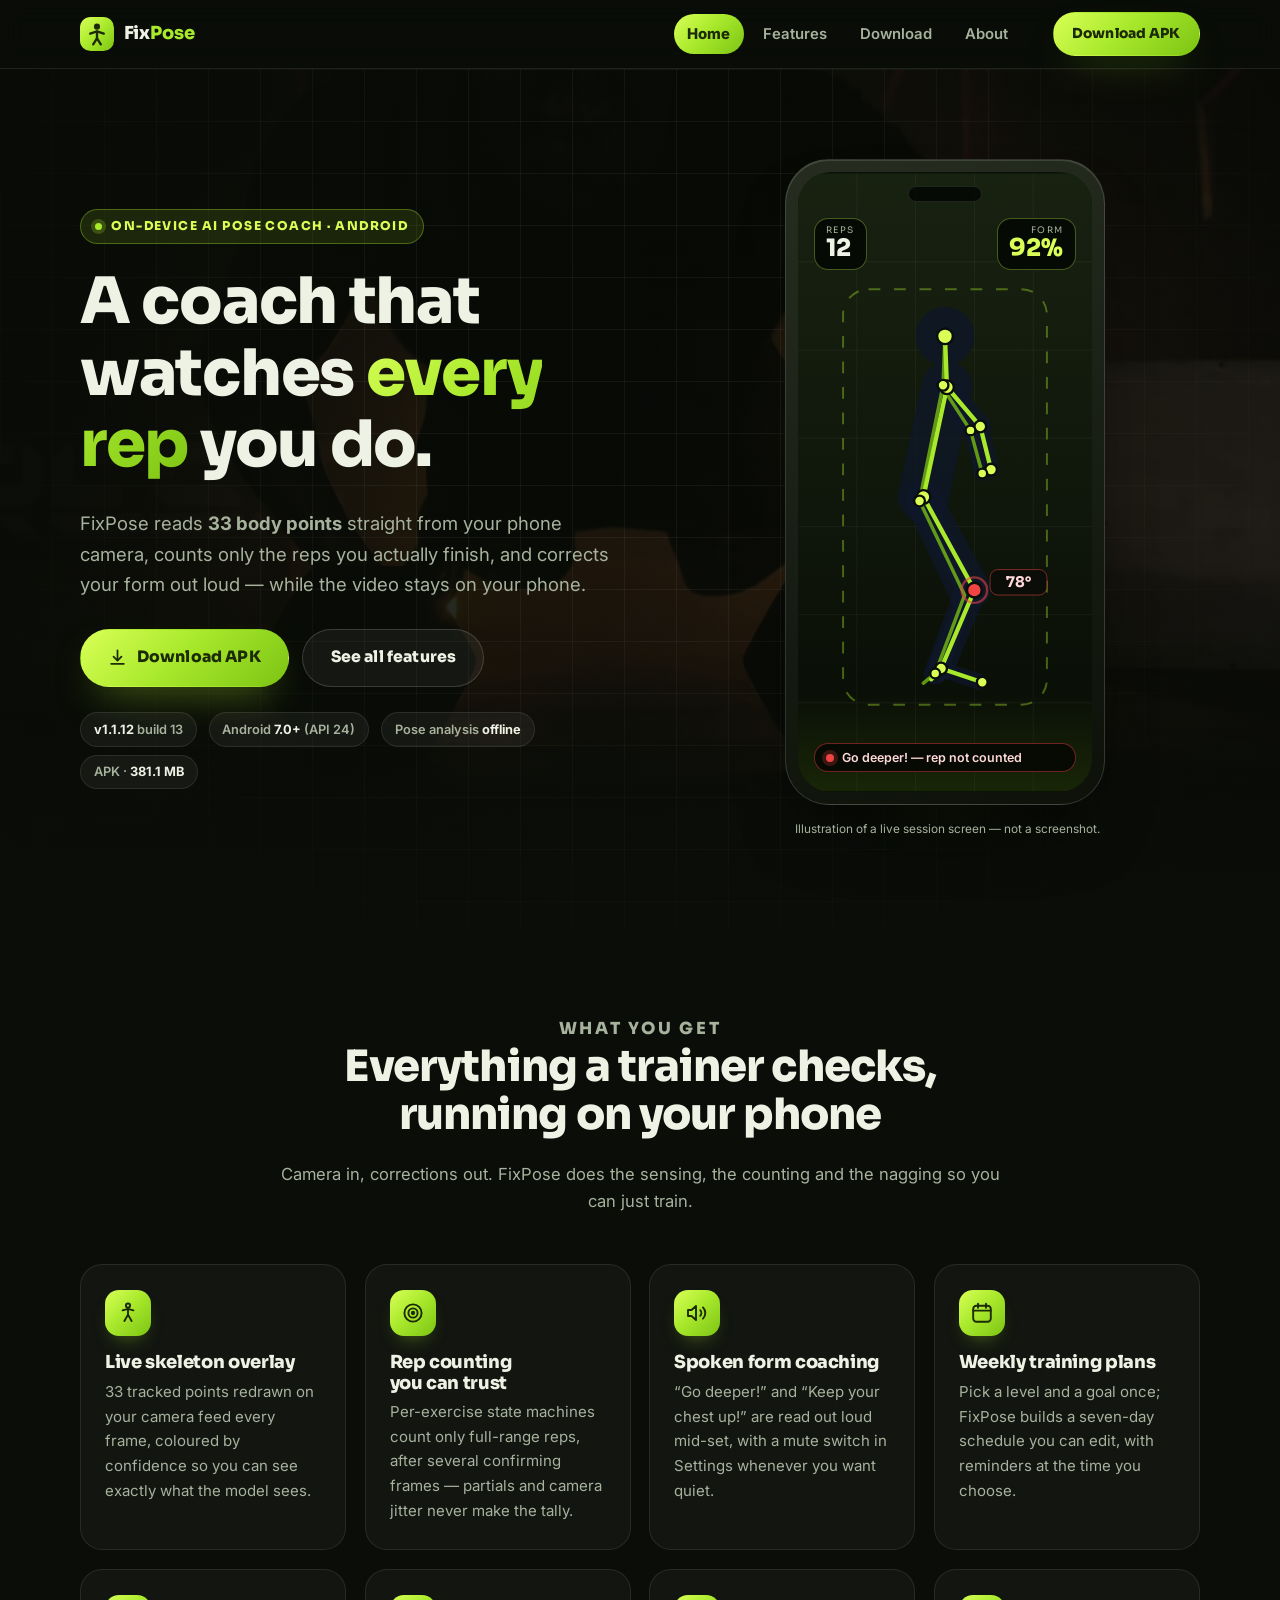
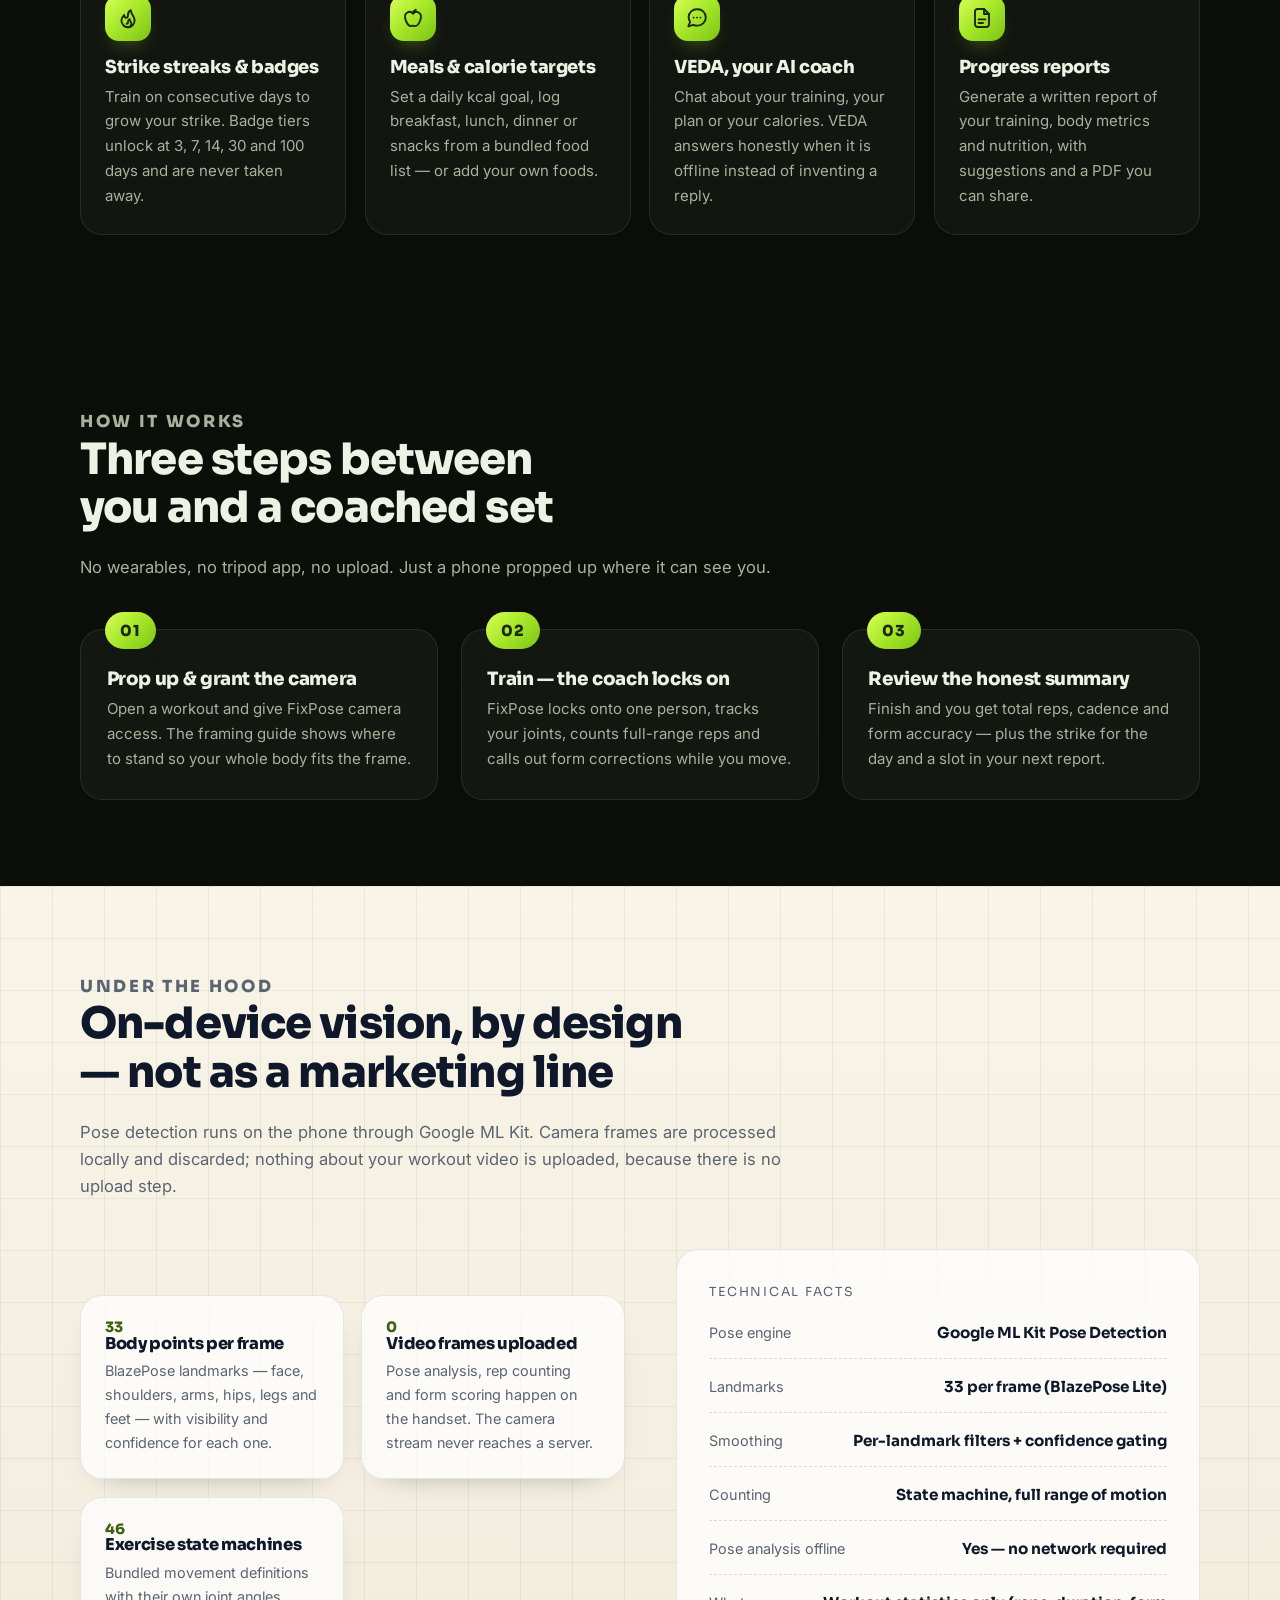
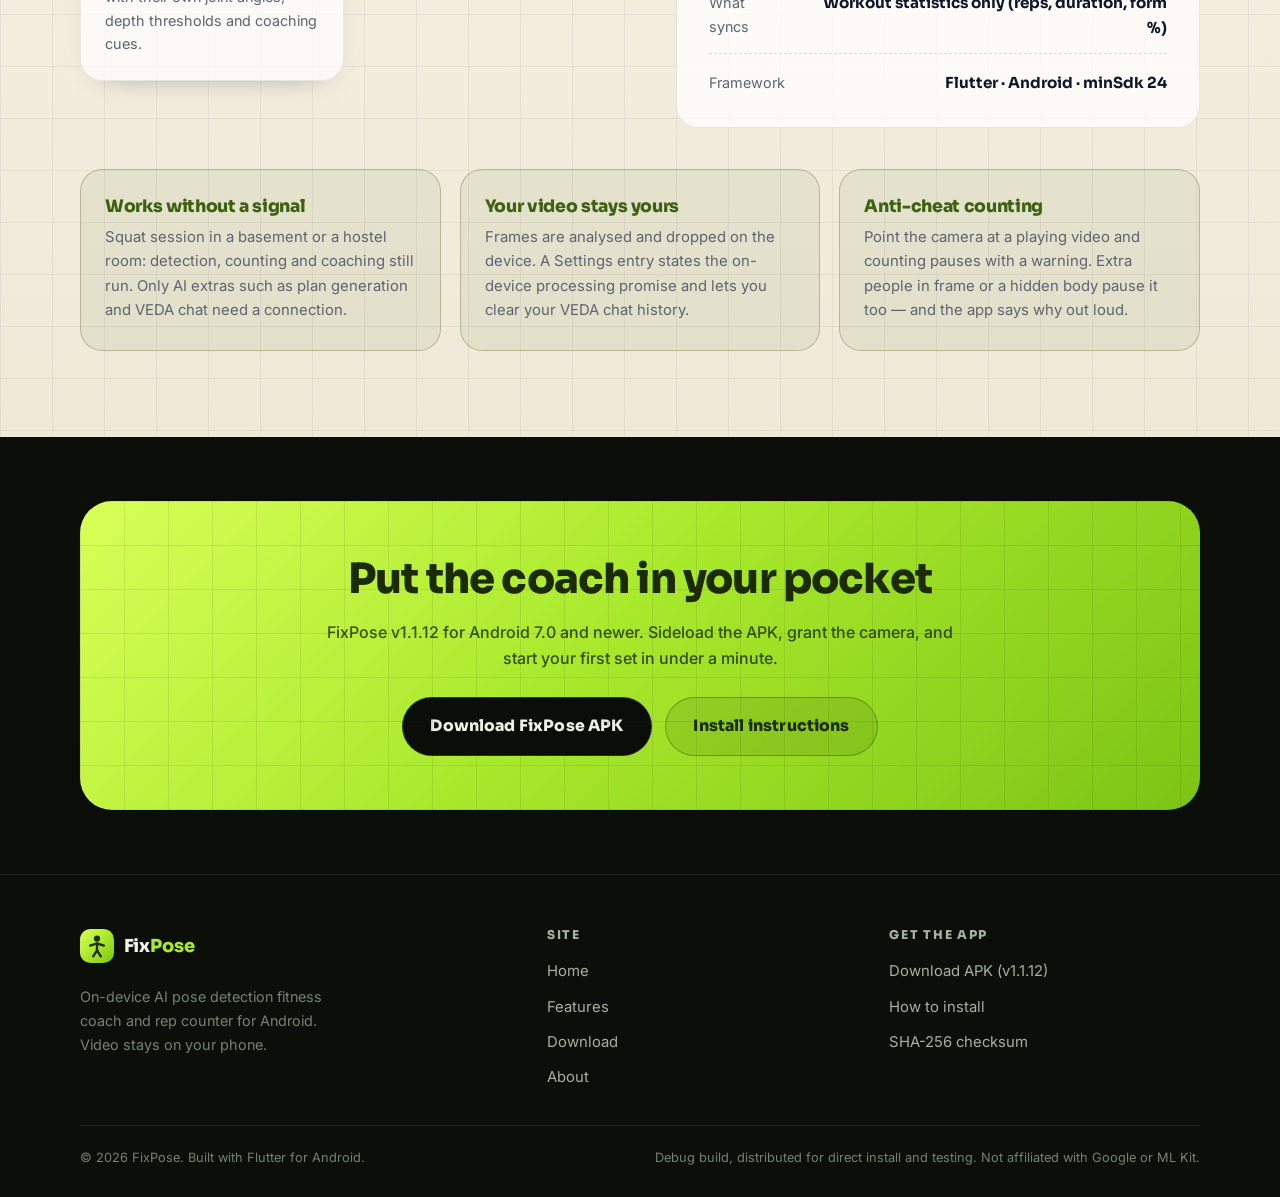
==== index.html @ 2e4479b0 "Publish FixPose landing page" ====
<!DOCTYPE html>
<html lang="en" class="no-js">
<head>
<meta charset="utf-8">
<meta name="viewport" content="width=device-width, initial-scale=1">
<title>FixPose — On-Device AI Fitness Coach &amp; Rep Counter for Android</title>
<meta name="description" content="FixPose is a Flutter Android fitness app that tracks 33 body points from your phone camera, counts only full-range reps, and coaches your form out loud — with pose analysis that runs entirely on your phone.">
<meta name="theme-color" content="#0A0D08">
<meta name="robots" content="index, follow">

<meta property="og:type" content="website">
<meta property="og:site_name" content="FixPose">
<meta property="og:title" content="FixPose — On-Device AI Fitness Coach &amp; Rep Counter">
<meta property="og:description" content="Live 33-point skeleton tracking, honest rep counting, spoken form coaching, training plans, meal logging and the VEDA AI coach. Android 7.0+, APK download.">
<meta property="og:image" content="assets/img/logo.svg">
<meta property="og:locale" content="en_US">
<meta name="twitter:card" content="summary">
<meta name="twitter:title" content="FixPose — On-Device AI Fitness Coach &amp; Rep Counter">
<meta name="twitter:description" content="Live 33-point skeleton tracking, honest rep counting and spoken form coaching — pose analysis that never leaves your phone.">

<link rel="icon" href="assets/img/favicon.svg" type="image/svg+xml">
<link rel="apple-touch-icon" href="assets/img/logo.svg">
<link rel="preconnect" href="https://fonts.googleapis.com">
<link rel="preconnect" href="https://fonts.gstatic.com" crossorigin>
<link rel="stylesheet" href="https://fonts.googleapis.com/css2?family=Sora:wght@600;700;800&family=Inter:wght@400;500;600;700&display=swap">
<link rel="stylesheet" href="assets/css/styles.css">
<script>document.documentElement.className = "js";</script>
</head>
<body>
<a class="skip-link" href="#main">Skip to content</a>

<header class="site-header">
  <div class="container nav">
    <a class="brand" href="index.html" aria-label="FixPose — home">
      <img class="brand__mark" src="assets/img/logo.svg" alt="" width="34" height="34">
      <span class="brand__name">Fix<span>Pose</span></span>
    </a>

    <button class="nav__toggle" type="button" aria-expanded="false" aria-controls="primary-navigation" aria-label="Open menu">
      <svg viewBox="0 0 24 24" fill="none" stroke="currentColor" stroke-width="2" stroke-linecap="round" aria-hidden="true">
        <path d="M4 7h16M4 12h16M4 17h16"/>
      </svg>
    </button>

    <ul class="nav__links" id="primary-navigation">
      <li><a data-nav href="index.html">Home</a></li>
      <li><a data-nav href="features.html">Features</a></li>
      <li><a data-nav href="download.html">Download</a></li>
      <li><a data-nav href="about.html">About</a></li>
      <li><a class="nav__cta--mobile" href="https://github.com/Renin-hack26/POSEFIX/releases/download/v1.1.12/FixPose-latest.apk" download>Download APK</a></li>
    </ul>

    <a class="btn btn--primary btn--sm nav__cta" href="https://github.com/Renin-hack26/POSEFIX/releases/download/v1.1.12/FixPose-latest.apk" download>Download APK</a>
  </div>
</header>

<main id="main">

  <!-- ============ HERO ============ -->
  <section class="hero">
    <div class="hero__media" aria-hidden="true">
      <video class="hero__video" id="hero-video"
             autoplay muted loop playsinline preload="metadata"
             poster="assets/video/hero-poster.jpg">
        <source src="assets/video/hero-workout.mp4" type="video/mp4">
      </video>
    </div>
    <div class="container hero__grid">
      <div>
        <p class="eyebrow">On-device AI pose coach · Android</p>
        <h1>A coach that watches <span class="grad">every rep</span> you do.</h1>
        <p class="hero__sub">
          FixPose reads <strong>33 body points</strong> straight from your phone camera, counts only the
          reps you actually finish, and corrects your form out loud — while the video stays on your phone.
        </p>

        <div class="hero__actions">
          <a class="btn btn--primary" href="https://github.com/Renin-hack26/POSEFIX/releases/download/v1.1.12/FixPose-latest.apk" download>
            <svg viewBox="0 0 24 24" width="19" height="19" fill="none" stroke="currentColor" stroke-width="2.2" stroke-linecap="round" stroke-linejoin="round" aria-hidden="true">
              <path d="M12 3v12"/><path d="M7 11l5 5 5-5"/><path d="M4 20h16"/>
            </svg>
            Download APK
          </a>
          <a class="btn btn--ghost" href="features.html">See all features</a>
        </div>

        <ul class="hero__meta">
          <li><b>v1.1.12</b> build 13</li>
          <li>Android <b>7.0+</b> (API 24)</li>
          <li>Pose analysis <b>offline</b></li>
          <li>APK · <b>381.1 MB</b></li>
        </ul>
      </div>

      <div class="phone-wrap">
        <figure style="margin:0">
          <div class="phone">
            <div class="phone__screen" role="img" aria-label="Stylized illustration of a FixPose workout session: a camera view with a skeleton overlay of connected joints over a squatting figure, a live rep counter, a form score and a spoken coaching cue.">
              <span class="phone__notch" aria-hidden="true"></span>

              <svg viewBox="0 0 300 630" xmlns="http://www.w3.org/2000/svg" aria-hidden="true" focusable="false">
                <defs>
                  <linearGradient id="camBg" x1="0" y1="0" x2="0" y2="1">
                    <stop offset="0" stop-color="#182211"/>
                    <stop offset="1" stop-color="#080c05"/>
                  </linearGradient>
                  <linearGradient id="floorFade" x1="0" y1="0" x2="0" y2="1">
                    <stop offset="0" stop-color="#7CC414" stop-opacity="0"/>
                    <stop offset="1" stop-color="#7CC414" stop-opacity=".28"/>
                  </linearGradient>
                </defs>

                <rect width="300" height="630" fill="url(#camBg)"/>

                <!-- subtle analysis grid -->
                <g stroke="#FFFFFF" stroke-opacity=".05" stroke-width="1">
                  <path d="M0 90h300M0 180h300M0 270h300M0 360h300M0 450h300M0 540h300"/>
                  <path d="M60 0v630M120 0v630M180 0v630M240 0v630"/>
                </g>

                <!-- floor -->
                <rect x="0" y="530" width="300" height="100" fill="url(#floorFade)" opacity=".5"/>

                <!-- framing guide -->
                <rect x="46" y="118" width="208" height="424" rx="26"
                      fill="none" stroke="#A9E92C" stroke-opacity=".38" stroke-width="2"
                      stroke-dasharray="12 14"/>

                <!-- silhouette (stylized, not a photo) -->
                <g stroke="#0F172A" stroke-opacity=".72" stroke-linecap="round" fill="none">
                  <path d="M152 218 128 330" stroke-width="52"/>
                  <path d="M128 330 180 425" stroke-width="34"/>
                  <path d="M180 425 146 505" stroke-width="26"/>
                  <path d="M152 218 186 258" stroke-width="22"/>
                  <path d="M186 258 197 302" stroke-width="17"/>
                  <path d="M146 216 176 262" stroke-width="19"/>
                  <path d="M176 262 188 306" stroke-width="15"/>
                  <path d="M124 334 170 430" stroke-width="30"/>
                  <path d="M170 430 140 510" stroke-width="23"/>
                  <path d="M146 505 186 519" stroke-width="16"/>
                  <circle cx="150" cy="166" r="30" fill="#0F172A" fill-opacity=".78" stroke="none"/>
                </g>

                <!-- skeleton: far side limbs -->
                <g stroke="#7CC414" stroke-opacity=".75" stroke-width="3.6" stroke-linecap="round" fill="none">
                  <path d="M146 216 176 262 188 306"/>
                  <path d="M150 166 148 216"/>
                  <path d="M148 216 124 334"/>
                  <path d="M124 334 170 430 140 510 128 520"/>
                </g>

                <!-- skeleton: near side limbs -->
                <g stroke="#A9E92C" stroke-width="4.4" stroke-linecap="round" stroke-linejoin="round" fill="none">
                  <path d="M150 166 152 218"/>
                  <path d="M152 218 186 258 197 302"/>
                  <path d="M152 218 128 330"/>
                  <path d="M128 330 180 425 146 505 136 516"/>
                  <path d="M146 505 188 519"/>
                </g>

                <!-- joints -->
                <g fill="#D9FF57" stroke="#0A0D08" stroke-width="2.4">
                  <circle cx="150" cy="166" r="8"/>
                  <circle cx="152" cy="218" r="7"/>
                  <circle cx="148" cy="216" r="5.5"/>
                  <circle cx="186" cy="258" r="6"/>
                  <circle cx="197" cy="302" r="6"/>
                  <circle cx="176" cy="262" r="5"/>
                  <circle cx="188" cy="306" r="5"/>
                  <circle cx="128" cy="330" r="7"/>
                  <circle cx="124" cy="334" r="5.5"/>
                  <circle cx="146" cy="505" r="6"/>
                  <circle cx="140" cy="510" r="5"/>
                  <circle cx="188" cy="519" r="5.5"/>
                </g>

                <!-- knee flagged by the form rules -->
                <circle cx="180" cy="425" r="13" fill="none" stroke="#EF4444" stroke-opacity=".55" stroke-width="2.5"/>
                <circle cx="180" cy="425" r="7.5" fill="#EF4444" stroke="#0A0D08" stroke-width="2.4"/>

                <!-- angle readout -->
                <g font-family="Sora, Segoe UI, sans-serif" font-size="15" font-weight="700">
                  <rect x="196" y="404" width="58" height="26" rx="8" fill="#0A0D08" fill-opacity=".82" stroke="#EF4444" stroke-opacity=".5"/>
                  <text x="225" y="422" fill="#FFD9D9" text-anchor="middle">78°</text>
                </g>
              </svg>

              <span class="hud hud--reps" aria-hidden="true">
                <span class="hud__label">Reps</span>
                <span class="hud__value">12</span>
              </span>
              <span class="hud hud--form" aria-hidden="true">
                <span class="hud__label">Form</span>
                <span class="hud__value">92%</span>
              </span>
              <span class="hud hud--cue" aria-hidden="true">
                <span class="dot"></span>
                Go deeper! — rep not counted
              </span>
            </div>
          </div>
          <figcaption class="phone__caption">Illustration of a live session screen — not a screenshot.</figcaption>
        </figure>
      </div>
    </div>
  </section>

  <!-- ============ FEATURE HIGHLIGHTS ============ -->
  <section class="section section--grid" aria-labelledby="highlights-title">
    <div class="container">
      <div class="section-head section-head--center">
        <p class="kicker">What you get</p>
        <h2 id="highlights-title">Everything a trainer checks, running on your phone</h2>
        <p>Camera in, corrections out. FixPose does the sensing, the counting and the nagging so you can just train.</p>
      </div>

      <div class="cards">
        <article class="card reveal">
          <span class="card__icon" aria-hidden="true">
            <svg viewBox="0 0 24 24" fill="none" stroke="currentColor" stroke-width="1.9" stroke-linecap="round" stroke-linejoin="round"><circle cx="12" cy="4.6" r="2.1"/><path d="M12 7.2v6.4M12 13.6 8.4 20M12 13.6 15.6 20M6.6 9.4 12 7.8l5.4 1.6"/></svg>
          </span>
          <h3>Live skeleton overlay</h3>
          <p>33 tracked points redrawn on your camera feed every frame, coloured by confidence so you can see exactly what the model sees.</p>
        </article>

        <article class="card reveal">
          <span class="card__icon" aria-hidden="true">
            <svg viewBox="0 0 24 24" fill="none" stroke="currentColor" stroke-width="1.9" stroke-linecap="round" stroke-linejoin="round"><circle cx="12" cy="12" r="8.6"/><circle cx="12" cy="12" r="4.6"/><circle cx="12" cy="12" r="1.2" fill="currentColor"/></svg>
          </span>
          <h3>Rep counting you can trust</h3>
          <p>Per-exercise state machines count only full-range reps, after several confirming frames — partials and camera jitter never make the tally.</p>
        </article>

        <article class="card reveal">
          <span class="card__icon" aria-hidden="true">
            <svg viewBox="0 0 24 24" fill="none" stroke="currentColor" stroke-width="1.9" stroke-linecap="round" stroke-linejoin="round"><path d="M11 5 6.5 9H3v6h3.5L11 19z"/><path d="M15.2 9.2a4 4 0 0 1 0 5.6"/><path d="M18 6.4a8 8 0 0 1 0 11.2"/></svg>
          </span>
          <h3>Spoken form coaching</h3>
          <p>“Go deeper!” and “Keep your chest up!” are read out loud mid-set, with a mute switch in Settings whenever you want quiet.</p>
        </article>

        <article class="card reveal">
          <span class="card__icon" aria-hidden="true">
            <svg viewBox="0 0 24 24" fill="none" stroke="currentColor" stroke-width="1.9" stroke-linecap="round" stroke-linejoin="round"><rect x="3.2" y="4.8" width="17.6" height="16" rx="3.2"/><path d="M3.2 9.6h17.6M8 2.8v4M16 2.8v4"/></svg>
          </span>
          <h3>Weekly training plans</h3>
          <p>Pick a level and a goal once; FixPose builds a seven-day schedule you can edit, with reminders at the time you choose.</p>
        </article>

        <article class="card reveal">
          <span class="card__icon" aria-hidden="true">
            <svg viewBox="0 0 24 24" fill="none" stroke="currentColor" stroke-width="1.9" stroke-linecap="round" stroke-linejoin="round"><path d="M12 21.2a6.6 6.6 0 0 0 6.6-6.6c0-4.7-3.8-5.8-3.8-10.4 0 0-2.8 1.4-2.8 4.7 0 1.9-.9 2.8-1.9 2.8s-1.9-.9-1.9-2.8c-.9.9-2.8 2.8-2.8 5.7a6.6 6.6 0 0 0 6.6 6.6z"/><path d="M12 21.2a3.4 3.4 0 0 0 3.4-3.4c0-2-1.7-2.6-1.7-4.6 0 0-1.7.9-1.7 2.9 0 1.1-.6 1.7-1.3 1.7"/></svg>
          </span>
          <h3>Strike streaks &amp; badges</h3>
          <p>Train on consecutive days to grow your strike. Badge tiers unlock at 3, 7, 14, 30 and 100 days and are never taken away.</p>
        </article>

        <article class="card reveal">
          <span class="card__icon" aria-hidden="true">
            <svg viewBox="0 0 24 24" fill="none" stroke="currentColor" stroke-width="1.9" stroke-linecap="round" stroke-linejoin="round"><path d="M12 7.6c-1.4-1.9-3.7-2.4-5.6-1.1C3.8 7.9 3.4 11.3 5 15c1.2 2.8 3.2 5.1 4.9 5.1.9 0 1.3-.5 2.1-.5s1.2.5 2.1.5c1.7 0 3.7-2.3 4.9-5.1 1.6-3.7 1.2-7.1-1.4-8.5-1.9-1.3-4.2-.8-5.6 1.1z"/><path d="M12 7.6c0-1.9 1-3.3 2.8-3.8"/></svg>
          </span>
          <h3>Meals &amp; calorie targets</h3>
          <p>Set a daily kcal goal, log breakfast, lunch, dinner or snacks from a bundled food list — or add your own foods.</p>
        </article>

        <article class="card reveal">
          <span class="card__icon" aria-hidden="true">
            <svg viewBox="0 0 24 24" fill="none" stroke="currentColor" stroke-width="1.9" stroke-linecap="round" stroke-linejoin="round"><path d="M20.8 11.4a8.2 8.2 0 0 1-8.8 8.2 8.7 8.7 0 0 1-3.7-.8L3.4 20.4l1.7-4.6a8.1 8.1 0 0 1-1.5-4.7A8.2 8.2 0 0 1 12 3.2a8.2 8.2 0 0 1 8.8 8.2z"/><path d="M8.6 11.6h.01M12 11.6h.01M15.4 11.6h.01"/></svg>
          </span>
          <h3>VEDA, your AI coach</h3>
          <p>Chat about your training, your plan or your calories. VEDA answers honestly when it is offline instead of inventing a reply.</p>
        </article>

        <article class="card reveal">
          <span class="card__icon" aria-hidden="true">
            <svg viewBox="0 0 24 24" fill="none" stroke="currentColor" stroke-width="1.9" stroke-linecap="round" stroke-linejoin="round"><path d="M14 3H7.5A2.5 2.5 0 0 0 5 5.5v13A2.5 2.5 0 0 0 7.5 21h9a2.5 2.5 0 0 0 2.5-2.5V8z"/><path d="M14 3v5h5M8.6 13.4h6.8M8.6 17h4.4"/></svg>
          </span>
          <h3>Progress reports</h3>
          <p>Generate a written report of your training, body metrics and nutrition, with suggestions and a PDF you can share.</p>
        </article>
      </div>
    </div>
  </section>

  <!-- ============ HOW IT WORKS ============ -->
  <section class="section section--dark" aria-labelledby="how-title">
    <div class="container">
      <div class="section-head">
        <p class="kicker">How it works</p>
        <h2 id="how-title">Three steps between you and a coached set</h2>
        <p>No wearables, no tripod app, no upload. Just a phone propped up where it can see you.</p>
      </div>

      <div class="steps">
        <article class="step reveal">
          <h3>Prop up &amp; grant the camera</h3>
          <p>Open a workout and give FixPose camera access. The framing guide shows where to stand so your whole body fits the frame.</p>
        </article>
        <article class="step reveal">
          <h3>Train — the coach locks on</h3>
          <p>FixPose locks onto one person, tracks your joints, counts full-range reps and calls out form corrections while you move.</p>
        </article>
        <article class="step reveal">
          <h3>Review the honest summary</h3>
          <p>Finish and you get total reps, cadence and form accuracy — plus the strike for the day and a slot in your next report.</p>
        </article>
      </div>
    </div>
  </section>

  <!-- ============ TECH CREDIBILITY ============ -->
  <section class="section section--light section--grid" aria-labelledby="tech-title">
    <div class="container">
      <div class="section-head">
        <p class="kicker">Under the hood</p>
        <h2 id="tech-title">On-device vision, by design — not as a marketing line</h2>
        <p>Pose detection runs on the phone through Google ML Kit. Camera frames are processed locally and discarded; nothing about your workout video is uploaded, because there is no upload step.</p>
      </div>

      <div class="split">
        <div class="spec-grid">
          <div class="spec reveal">
            <p class="spec__num">33</p>
            <h3>Body points per frame</h3>
            <p>BlazePose landmarks — face, shoulders, arms, hips, legs and feet — with visibility and confidence for each one.</p>
          </div>
          <div class="spec reveal">
            <p class="spec__num">0</p>
            <h3>Video frames uploaded</h3>
            <p>Pose analysis, rep counting and form scoring happen on the handset. The camera stream never reaches a server.</p>
          </div>
          <div class="spec reveal">
            <p class="spec__num">46</p>
            <h3>Exercise state machines</h3>
            <p>Bundled movement definitions with their own joint angles, depth thresholds and coaching cues.</p>
          </div>
        </div>

        <div class="panel reveal">
          <p class="panel__title">Technical facts</p>
          <dl class="spec-list">
            <div><dt>Pose engine</dt><dd>Google ML Kit Pose Detection</dd></div>
            <div><dt>Landmarks</dt><dd>33 per frame (BlazePose Lite)</dd></div>
            <div><dt>Smoothing</dt><dd>Per-landmark filters + confidence gating</dd></div>
            <div><dt>Counting</dt><dd>State machine, full range of motion</dd></div>
            <div><dt>Pose analysis offline</dt><dd>Yes — no network required</dd></div>
            <div><dt>What syncs</dt><dd>Workout statistics only (reps, duration, form %)</dd></div>
            <div><dt>Framework</dt><dd>Flutter · Android · minSdk 24</dd></div>
          </dl>
        </div>
      </div>

      <div class="trust" style="margin-top: clamp(1.6rem, 4vw, 2.6rem)">
        <div class="trust__item reveal" style="background:rgba(63,98,18,.07);border-color:rgba(63,98,18,.3)">
          <h3 style="color:var(--accent-deep)">Works without a signal</h3>
          <p style="color:var(--light-ink-2)">Squat session in a basement or a hostel room: detection, counting and coaching still run. Only AI extras such as plan generation and VEDA chat need a connection.</p>
        </div>
        <div class="trust__item reveal" style="background:rgba(63,98,18,.07);border-color:rgba(63,98,18,.3)">
          <h3 style="color:var(--accent-deep)">Your video stays yours</h3>
          <p style="color:var(--light-ink-2)">Frames are analysed and dropped on the device. A Settings entry states the on-device processing promise and lets you clear your VEDA chat history.</p>
        </div>
        <div class="trust__item reveal" style="background:rgba(63,98,18,.07);border-color:rgba(63,98,18,.3)">
          <h3 style="color:var(--accent-deep)">Anti-cheat counting</h3>
          <p style="color:var(--light-ink-2)">Point the camera at a playing video and counting pauses with a warning. Extra people in frame or a hidden body pause it too — and the app says why out loud.</p>
        </div>
      </div>
    </div>
  </section>

  <!-- ============ FINAL CTA ============ -->
  <section class="section section--tight section--dark" aria-labelledby="cta-title">
    <div class="container">
      <div class="cta-band reveal">
        <h2 id="cta-title">Put the coach in your pocket</h2>
        <p>FixPose v1.1.12 for Android 7.0 and newer. Sideload the APK, grant the camera, and start your first set in under a minute.</p>
        <a class="btn btn--dark" href="https://github.com/Renin-hack26/POSEFIX/releases/download/v1.1.12/FixPose-latest.apk" download>Download FixPose APK</a>
        <a class="btn btn--ghost" href="download.html" style="background:rgba(28,42,6,.1);border-color:rgba(28,42,6,.35);color:var(--accent-ink)">Install instructions</a>
      </div>
    </div>
  </section>

</main>

<footer class="site-footer">
  <div class="container">
    <div class="footer__grid">
      <div class="footer__about">
        <a class="brand" href="index.html">
          <img class="brand__mark" src="assets/img/logo.svg" alt="" width="34" height="34">
          <span class="brand__name">Fix<span>Pose</span></span>
        </a>
        <p>On-device AI pose detection fitness coach and rep counter for Android. Video stays on your phone.</p>
      </div>

      <nav class="footer__col" aria-label="Footer">
        <h4>Site</h4>
        <ul>
          <li><a data-nav href="index.html">Home</a></li>
          <li><a data-nav href="features.html">Features</a></li>
          <li><a data-nav href="download.html">Download</a></li>
          <li><a data-nav href="about.html">About</a></li>
        </ul>
      </nav>

      <div class="footer__col">
        <h4>Get the app</h4>
        <ul>
          <li><a href="https://github.com/Renin-hack26/POSEFIX/releases/download/v1.1.12/FixPose-latest.apk" download>Download APK (v1.1.12)</a></li>
          <li><a href="download.html#sideload">How to install</a></li>
          <li><a href="download.html#checksum">SHA-256 checksum</a></li>
        </ul>
      </div>
    </div>

    <div class="footer__bottom">
      <p>&copy; <span data-year>2026</span> FixPose. Built with Flutter for Android.</p>
      <p>Debug build, distributed for direct install and testing. Not affiliated with Google or ML Kit.</p>
    </div>
  </div>
</footer>

<script src="assets/js/main.js" defer></script>
</body>
</html>
---- assets/css/styles.css ----
/* ==========================================================================
   FixPose — marketing site
   Palette & tokens are taken from the app's ThemeData
   (lib/core/theme/app_theme.dart — "Liquid Glass" design tokens).
   ========================================================================== */

:root {
  /* Accent — chartreuse (same in both app themes) */
  --accent-bright: #dff557;
  --accent-bright-2: #d9ff57;
  --accent: #a9e92c;
  --accent-mid: #7cc414;
  --accent-ink: #1c2a06;
  --accent-deep: #3f6212;
  --accent-soft: #f0fdce;
  --danger: #ef4444;
  --amber: #f59e0b;

  /* Dark surfaces (app dark theme) */
  --dark-page: #0a0d08;
  --dark-top: #141810;
  --dark-bottom: #0b0e09;
  --dark-solid: #1f251c;
  --dark-glass: #1b2118;
  --ink: #edf2e4;
  --ink-2: #a7b29d;
  --ink-3: #77826e;

  /* Light surfaces (app light theme) */
  --cream: #fffdf5;
  --cream-top: #f8f4e7;
  --cream-bottom: #efe9d8;
  --light-ink: #0f172a;
  --light-ink-2: #5b6472;
  --light-ink-3: #98a2b3;

  --grad-accent: linear-gradient(135deg, #d9ff57 0%, #a9e92c 46%, #7cc414 100%);
  --grad-accent-soft: linear-gradient(135deg, rgba(217, 255, 87, .16), rgba(124, 196, 20, .06));
  /* solid fallbacks painted under every gradient (also used by the contrast audit) */
  --grad-accent-color: #a9e92c;

  --container: 1120px;
  --radius: 22px;
  --radius-sm: 14px;
  --border-dark: 1px solid rgba(255, 255, 255, .09);
  --border-light: 1px solid rgba(15, 23, 42, .09);
  --shadow-accent: 0 18px 40px -18px rgba(169, 233, 44, .55);

  --font-display: "Sora", "Segoe UI", system-ui, -apple-system, "Helvetica Neue", sans-serif;
  --font-body: "Inter", "Segoe UI", system-ui, -apple-system, "Helvetica Neue", Arial, sans-serif;
  --font-mono: "SFMono-Regular", ui-monospace, "Cascadia Mono", Consolas, "Liberation Mono", monospace;
}

/* ---------- Reset ---------- */
*,
*::before,
*::after { box-sizing: border-box; }

html {
  scroll-behavior: smooth;
  /* keeps #anchor targets clear of the sticky header */
  scroll-padding-top: 92px;
}

body {
  margin: 0;
  font-family: var(--font-body);
  font-size: 16px;
  line-height: 1.65;
  color: var(--ink);
  background: var(--dark-page);
  -webkit-font-smoothing: antialiased;
  text-rendering: optimizeLegibility;
}

img, svg { max-width: 100%; display: block; }
a { color: inherit; }

h1, h2, h3, h4 {
  font-family: var(--font-display);
  line-height: 1.12;
  letter-spacing: -.02em;
  margin: 0 0 .5em;
  font-weight: 800;
  text-wrap: balance;
}

p { margin: 0 0 1em; }

ul { padding-left: 1.15em; }

:focus-visible {
  outline: 3px solid var(--accent);
  outline-offset: 3px;
  border-radius: 6px;
}

.skip-link {
  position: absolute;
  left: -9999px;
  top: 0;
  z-index: 200;
  background: var(--accent);
  color: var(--accent-ink);
  padding: 10px 18px;
  font-weight: 800;
  border-radius: 0 0 12px 0;
}
.skip-link:focus { left: 0; }

.container {
  width: min(100% - 2.4rem, var(--container));
  margin-inline: auto;
}

.visually-hidden {
  position: absolute;
  width: 1px; height: 1px;
  margin: -1px; padding: 0;
  overflow: hidden;
  clip: rect(0 0 0 0);
  white-space: nowrap;
  border: 0;
}

/* ---------- Buttons ---------- */
.btn {
  display: inline-flex;
  align-items: center;
  justify-content: center;
  gap: .6rem;
  padding: .95rem 1.7rem;
  border-radius: 999px;
  font-family: var(--font-display);
  font-weight: 800;
  font-size: .98rem;
  letter-spacing: .01em;
  text-decoration: none;
  border: 1px solid transparent;
  cursor: pointer;
  transition: transform .18s ease, box-shadow .18s ease, background-color .18s ease, border-color .18s ease;
}
.btn:hover { transform: translateY(-2px); }
.btn:active { transform: translateY(0); }

.btn--primary {
  background: var(--grad-accent);
  background-color: var(--grad-accent-color);
  color: var(--accent-ink);
  box-shadow: var(--shadow-accent);
}
.btn--primary:hover { box-shadow: 0 24px 48px -18px rgba(169, 233, 44, .7); }

.btn--ghost {
  background: rgba(255, 255, 255, .05);
  color: var(--ink);
  border-color: rgba(255, 255, 255, .16);
}
.btn--ghost:hover { background: rgba(255, 255, 255, .1); }

.btn--dark {
  background: var(--dark-page);
  color: var(--ink);
  border-color: rgba(255, 255, 255, .14);
}
.btn--dark:hover { background: #131a0f; }

.btn--sm { padding: .62rem 1.15rem; font-size: .86rem; }
.btn--block { width: 100%; }

/* ---------- Header / nav ---------- */
.site-header {
  position: sticky;
  top: 0;
  z-index: 100;
  background: rgba(10, 13, 8, .78);
  backdrop-filter: blur(14px) saturate(1.3);
  -webkit-backdrop-filter: blur(14px) saturate(1.3);
  border-bottom: var(--border-dark);
}

.nav {
  display: flex;
  align-items: center;
  gap: 1.2rem;
  min-height: 68px;
}

.brand {
  display: inline-flex;
  align-items: center;
  gap: .6rem;
  text-decoration: none;
  font-family: var(--font-display);
  font-weight: 800;
  font-size: 1.12rem;
  letter-spacing: -.01em;
  color: var(--ink);
}
.brand__mark { width: 34px; height: 34px; flex: none; }
.brand__name span { color: var(--accent); }

.nav__links {
  display: flex;
  align-items: center;
  gap: .35rem;
  list-style: none;
  margin: 0 0 0 auto;
  padding: 0;
}
.nav__links a {
  display: block;
  padding: .5rem .85rem;
  border-radius: 999px;
  text-decoration: none;
  font-size: .93rem;
  font-weight: 600;
  color: var(--ink-2);
  transition: color .15s ease, background-color .15s ease;
}
.nav__links a:hover { color: var(--ink); background: rgba(255, 255, 255, .06); }
.nav__links a[aria-current="page"] {
  color: var(--accent-ink);
  background: var(--grad-accent);
  background-color: var(--grad-accent-color);
  font-weight: 800;
}

.nav__cta { margin-left: .4rem; }

.nav__toggle {
  display: none;
  margin-left: auto;
  width: 44px;
  height: 44px;
  border-radius: 12px;
  border: var(--border-dark);
  background: rgba(255, 255, 255, .05);
  color: var(--ink);
  cursor: pointer;
  align-items: center;
  justify-content: center;
}
.nav__toggle svg { width: 22px; height: 22px; }

/* ---------- Hero ---------- */
.hero {
  position: relative;
  overflow: hidden;
  padding: clamp(3.2rem, 7vw, 5.6rem) 0 clamp(3.4rem, 7vw, 6rem);
  background:
    radial-gradient(900px 460px at 12% -8%, rgba(217, 255, 87, .16), transparent 60%),
    radial-gradient(760px 420px at 92% 6%, rgba(14, 165, 233, .12), transparent 62%),
    linear-gradient(180deg, var(--dark-top) 0%, var(--dark-page) 58%, var(--dark-bottom) 100%);
  background-color: var(--dark-page);
}
.hero::before {
  content: "";
  position: absolute;
  inset: 0;
  z-index: 2;
  background-image:
    linear-gradient(rgba(255, 255, 255, .05) 1px, transparent 1px),
    linear-gradient(90deg, rgba(255, 255, 255, .05) 1px, transparent 1px);
  background-size: 52px 52px;
  mask-image: radial-gradient(circle at 50% 30%, #000 30%, transparent 85%);
  -webkit-mask-image: radial-gradient(circle at 50% 30%, #000 30%, transparent 85%);
  pointer-events: none;
}
.hero > * { position: relative; }

/* Background workout video — dark clip + scrim keeps text readable.
   Sized against the section; poster covers before/without playback. */
.hero > .hero__media {
  position: absolute;
  inset: 0;
  z-index: 0;
  overflow: hidden;
}
.hero__video {
  position: absolute;
  inset: 0;
  width: 100%;
  height: 100%;
  object-fit: cover;
  object-position: 50% 42%;
  filter: saturate(.92);
}
/* Scrim between video and content: heavy on the text side (left),
   lighter toward the phone mock; bottom fade merges into the page. */
.hero::after {
  content: "";
  position: absolute;
  inset: 0;
  z-index: 1;
  background:
    linear-gradient(180deg, rgba(8, 11, 6, .55) 0%, rgba(8, 11, 6, .35) 55%, var(--dark-page) 100%),
    linear-gradient(90deg, rgba(8, 11, 6, .90) 0%, rgba(8, 11, 6, .74) 46%, rgba(8, 11, 6, .42) 100%);
  pointer-events: none;
}
.hero > .hero__grid { z-index: 3; }

.hero__grid {
  display: grid;
  grid-template-columns: 1.05fr .95fr;
  gap: clamp(2rem, 5vw, 3.6rem);
  align-items: center;
}

.eyebrow {
  display: inline-flex;
  align-items: center;
  gap: .55rem;
  padding: .4rem .9rem;
  border-radius: 999px;
  background: rgba(169, 233, 44, .12);
  border: 1px solid rgba(169, 233, 44, .35);
  color: var(--accent-bright-2);
  font-family: var(--font-display);
  font-size: .76rem;
  font-weight: 800;
  letter-spacing: .12em;
  text-transform: uppercase;
  margin-bottom: 1.4rem;
}
.eyebrow::before {
  content: "";
  width: 7px; height: 7px;
  border-radius: 50%;
  background: var(--accent);
  box-shadow: 0 0 0 4px rgba(169, 233, 44, .22);
}

.hero h1 {
  font-size: clamp(2.5rem, 6vw, 4rem);
  margin-bottom: .42em;
}
.hero h1 .grad {
  background: var(--grad-accent);
  -webkit-background-clip: text;
  background-clip: text;
  color: transparent;
}

.hero__sub {
  font-size: clamp(1.02rem, 2vw, 1.16rem);
  color: var(--ink-2);
  max-width: 34rem;
  margin-bottom: 1.8rem;
}

.hero__actions {
  display: flex;
  flex-wrap: wrap;
  gap: .85rem;
  margin-bottom: 1.6rem;
}

.hero__meta {
  display: flex;
  flex-wrap: wrap;
  gap: .5rem .75rem;
  list-style: none;
  margin: 0;
  padding: 0;
}
.hero__meta li {
  font-size: .8rem;
  font-weight: 600;
  color: var(--ink-2);
  background: rgba(255, 255, 255, .05);
  border: var(--border-dark);
  border-radius: 999px;
  padding: .35rem .8rem;
}
.hero__meta b { color: var(--ink); font-weight: 700; }
.section--light .hero__meta li {
  background: rgba(15, 23, 42, .05);
  border: 1px solid rgba(15, 23, 42, .14);
  color: var(--light-ink-2);
}
.section--light .hero__meta b { color: var(--light-ink); }

/* ---------- Phone mockup ---------- */
.phone-wrap {
  display: flex;
  justify-content: center;
  position: relative;
}
.phone-wrap::after {
  content: "";
  position: absolute;
  width: 74%;
  height: 60%;
  bottom: -6%;
  left: 13%;
  background: radial-gradient(closest-side, rgba(169, 233, 44, .35), transparent 72%);
  filter: blur(28px);
  z-index: -1;
}

.phone {
  width: min(100%, 320px);
  border-radius: 44px;
  padding: 12px;
  background: linear-gradient(160deg, #262d20, #0d1109);
  border: 1px solid rgba(255, 255, 255, .14);
  box-shadow: 0 40px 80px -40px rgba(0, 0, 0, .9), inset 0 1px 0 rgba(255, 255, 255, .12);
}
.phone__screen {
  position: relative;
  border-radius: 33px;
  overflow: hidden;
  background: #0b1207;
  aspect-ratio: 9 / 19;
}
.phone__screen > svg { width: 100%; height: 100%; display: block; }

.phone__notch {
  position: absolute;
  top: 14px;
  left: 50%;
  transform: translateX(-50%);
  width: 74px;
  height: 16px;
  border-radius: 999px;
  background: rgba(3, 5, 2, .8);
  border: 1px solid rgba(255, 255, 255, .1);
  z-index: 3;
}

.hud {
  position: absolute;
  z-index: 2;
  color: var(--ink);
  background: rgba(6, 9, 4, .92);
  backdrop-filter: blur(8px);
  -webkit-backdrop-filter: blur(8px);
  border: 1px solid rgba(217, 255, 87, .32);
  border-radius: 14px;
  padding: .4rem .7rem;
  font-family: var(--font-display);
  line-height: 1.15;
}
.hud--reps { top: 46px; left: 16px; }
.hud--form { top: 46px; right: 16px; text-align: right; }
.hud--cue {
  left: 16px; right: 16px; bottom: 20px;
  border-color: rgba(239, 68, 68, .45);
  font-family: var(--font-body);
  font-size: .78rem;
  font-weight: 600;
  color: #ffd9d9;
  display: flex;
  align-items: center;
  gap: .5rem;
}
.hud__label {
  display: block;
  font-size: .56rem;
  letter-spacing: .16em;
  text-transform: uppercase;
  color: var(--ink-2);
}
.hud__value {
  font-size: 1.5rem;
  font-weight: 800;
  color: var(--ink);
}
.hud--form .hud__value { color: var(--accent-bright-2); }
.hud--cue .dot {
  width: 8px; height: 8px; border-radius: 50%;
  background: var(--danger);
  flex: none;
  box-shadow: 0 0 0 4px rgba(239, 68, 68, .22);
}

.phone__caption {
  margin-top: .9rem;
  text-align: center;
  font-size: .74rem;
  color: var(--ink-2);
}
.section--light .phone__caption { color: var(--light-ink-2); }

/* ---------- Sections ---------- */
.section { padding: clamp(3.2rem, 7vw, 5.4rem) 0; position: relative; }
.section--tight { padding-block: clamp(2.6rem, 5vw, 4rem); }

.section--light {
  background: linear-gradient(180deg, var(--cream-top), var(--cream-bottom));
  background-color: var(--cream-top);
  color: var(--light-ink);
}
.section--light h2, .section--light h3, .section--light h4 { color: var(--light-ink); }
.section--light p { color: var(--light-ink-2); }

.section--dark {
  background: linear-gradient(180deg, var(--dark-bottom), var(--dark-page));
  background-color: var(--dark-page);
}
.section--grid::before {
  content: "";
  position: absolute;
  inset: 0;
  background-image:
    linear-gradient(rgba(15, 23, 42, .055) 1px, transparent 1px),
    linear-gradient(90deg, rgba(15, 23, 42, .055) 1px, transparent 1px);
  background-size: 52px 52px;
  pointer-events: none;
}
.section--dark.section--grid::before {
  background-image:
    linear-gradient(rgba(255, 255, 255, .045) 1px, transparent 1px),
    linear-gradient(90deg, rgba(255, 255, 255, .045) 1px, transparent 1px);
}
.section--grid > * { position: relative; }

.section-head {
  max-width: 46rem;
  margin-bottom: clamp(2rem, 4vw, 3rem);
}
.section-head--center { margin-inline: auto; text-align: center; }

.kicker {
  font-family: var(--font-display);
  font-size: .76rem;
  font-weight: 800;
  letter-spacing: .16em;
  text-transform: uppercase;
  color: var(--accent-mid);
  margin-bottom: .8rem;
}
.section--light .kicker { color: var(--accent-deep); }

.section-head h2 { font-size: clamp(1.9rem, 4vw, 2.7rem); }
.section-head p { font-size: 1.04rem; color: var(--ink-2); margin-bottom: 0; }
.section--light .section-head p { color: var(--light-ink-2); }

/* ---------- Cards ---------- */
.cards {
  display: grid;
  grid-template-columns: repeat(auto-fit, minmax(250px, 1fr));
  gap: 1.15rem;
}

.card {
  background: rgba(255, 255, 255, .035);
  border: var(--border-dark);
  border-radius: var(--radius);
  padding: 1.6rem 1.5rem;
  transition: transform .2s ease, border-color .2s ease, background-color .2s ease;
}
.card:hover {
  transform: translateY(-4px);
  border-color: rgba(169, 233, 44, .4);
  background: rgba(169, 233, 44, .06);
}
.card h3 { font-size: 1.12rem; margin-bottom: .45rem; }
.card p { font-size: .94rem; color: var(--ink-2); margin-bottom: 0; }

.section--light .card {
  background: rgba(255, 255, 255, .72);
  border: var(--border-light);
  box-shadow: 0 12px 30px -24px rgba(15, 23, 42, .6);
}
.section--light .card p { color: var(--light-ink-2); }
.section--light .card:hover { background: #fff; border-color: rgba(63, 98, 18, .35); }

.card__icon {
  width: 46px;
  height: 46px;
  border-radius: 14px;
  display: grid;
  place-items: center;
  background: var(--grad-accent);
  background-color: var(--grad-accent-color);
  color: var(--accent-ink);
  margin-bottom: 1rem;
  box-shadow: 0 10px 22px -14px rgba(169, 233, 44, .9);
}
.card__icon svg { width: 24px; height: 24px; }
.card__icon--outline {
  background: rgba(169, 233, 44, .12);
  border: 1px solid rgba(169, 233, 44, .4);
  color: var(--accent-mid);
  box-shadow: none;
}
.section--light .card__icon--outline { background: var(--accent-soft); color: var(--accent-deep); }

.card__tag {
  display: inline-block;
  font-size: .7rem;
  font-weight: 800;
  letter-spacing: .1em;
  text-transform: uppercase;
  color: var(--accent-mid);
  margin-bottom: .55rem;
}
.section--light .card__tag { color: var(--accent-deep); }

/* Feature rows (features page) */
.feature-row {
  display: grid;
  grid-template-columns: 1fr 1fr;
  gap: clamp(1.6rem, 4vw, 3.4rem);
  align-items: center;
  padding: clamp(2.2rem, 5vw, 3.4rem) 0;
  border-top: var(--border-dark);
}
.feature-row:first-of-type { border-top: 0; }
.feature-row--flip .feature-row__media { order: -1; }
.section--light .feature-row { border-top-color: rgba(15, 23, 42, .1); }

.feature-row h3 { font-size: clamp(1.4rem, 3vw, 1.85rem); }
.feature-row p { color: var(--ink-2); }
.section--light .feature-row p { color: var(--light-ink-2); }

.tick-list {
  list-style: none;
  padding: 0;
  margin: 1.2rem 0 0;
  display: grid;
  gap: .7rem;
}
.tick-list li {
  position: relative;
  padding-left: 1.85rem;
  font-size: .95rem;
  color: var(--ink-2);
}
.section--light .tick-list li { color: var(--light-ink-2); }
.tick-list li::before {
  content: "";
  position: absolute;
  left: 0;
  top: .3em;
  width: 18px;
  height: 18px;
  border-radius: 50%;
  background: var(--grad-accent);
}
.tick-list li::after {
  content: "";
  position: absolute;
  left: 6px;
  top: .52em;
  width: 5px;
  height: 9px;
  border: solid var(--accent-ink);
  border-width: 0 2.4px 2.4px 0;
  transform: rotate(42deg);
}
.tick-list strong { color: inherit; font-weight: 700; }
.section--light .tick-list strong { color: var(--light-ink); }

/* ---------- Steps ---------- */
.steps {
  display: grid;
  grid-template-columns: repeat(auto-fit, minmax(260px, 1fr));
  gap: 1.4rem;
  counter-reset: step;
}
.step {
  position: relative;
  background: rgba(255, 255, 255, .04);
  border: var(--border-dark);
  border-radius: var(--radius);
  padding: 2.4rem 1.6rem 1.7rem;
  counter-increment: step;
}
.step::before {
  content: counter(step, decimal-leading-zero);
  position: absolute;
  top: -18px;
  left: 1.5rem;
  font-family: var(--font-display);
  font-weight: 800;
  font-size: .95rem;
  letter-spacing: .06em;
  color: var(--accent-ink);
  background: var(--grad-accent);
  background-color: var(--grad-accent-color);
  border-radius: 999px;
  padding: .35rem .95rem;
  box-shadow: var(--shadow-accent);
}
.step h3 { font-size: 1.15rem; margin-bottom: .5rem; }
.step p { font-size: .94rem; color: var(--ink-2); margin-bottom: 0; }

/* ---------- Spec / stat blocks ---------- */
.spec-grid {
  display: grid;
  grid-template-columns: repeat(auto-fit, minmax(230px, 1fr));
  gap: 1.1rem;
}
.spec {
  background: rgba(255, 255, 255, .04);
  border: var(--border-dark);
  border-radius: var(--radius);
  padding: 1.5rem;
}
.spec__num {
  font-family: var(--font-display);
  font-size: clamp(2rem, 4vw, 2.6rem);
  font-weight: 800;
  line-height: 1;
  background: var(--grad-accent);
  -webkit-background-clip: text;
  background-clip: text;
  color: transparent;
  margin-bottom: .5rem;
}
.spec h3 { font-size: 1.02rem; margin-bottom: .4rem; }
.spec p { font-size: .9rem; color: var(--ink-2); margin-bottom: 0; }

/* Light sections: swap the dark-glass defaults for cream-friendly colours */
.section--light .spec {
  background: rgba(255, 255, 255, .72);
  border: var(--border-light);
  box-shadow: 0 12px 30px -26px rgba(15, 23, 42, .7);
}
.section--light .spec p { color: var(--light-ink-2); }
.section--light .spec__num {
  background: none;
  -webkit-background-clip: border-box;
  background-clip: border-box;
  -webkit-text-fill-color: var(--accent-deep);
  color: var(--accent-deep);
}
.section--light .panel__title { color: var(--light-ink-2); }
.section--light .note { color: var(--light-ink-2); background: rgba(245, 158, 11, .16); }
.section--light .note strong { color: #92400e; }
.section--light .note--info { background: rgba(63, 98, 18, .1); }
.section--light .note--info strong { color: var(--accent-deep); }

.split {
  display: grid;
  grid-template-columns: 1.02fr .98fr;
  gap: clamp(1.8rem, 4vw, 3.2rem);
  align-items: center;
}

.panel {
  background: linear-gradient(160deg, rgba(255, 255, 255, .055), rgba(255, 255, 255, .02));
  border: var(--border-dark);
  border-radius: var(--radius);
  padding: clamp(1.4rem, 3vw, 2rem);
}
.section--light .panel {
  background: rgba(255, 255, 255, .75);
  border: var(--border-light);
}

.panel__title {
  font-family: var(--font-display);
  font-size: .78rem;
  letter-spacing: .14em;
  text-transform: uppercase;
  color: var(--ink-2);
  margin-bottom: 1.1rem;
}

.spec-list { display: grid; gap: .95rem; margin: 0; }
.spec-list > div {
  display: flex;
  justify-content: space-between;
  gap: 1rem;
  align-items: baseline;
  padding-bottom: .8rem;
  border-bottom: 1px dashed rgba(255, 255, 255, .12);
}
.spec-list > div:last-child { border-bottom: 0; padding-bottom: 0; }
.spec-list dt { color: var(--ink-2); font-size: .9rem; }
.spec-list dd {
  margin: 0;
  font-family: var(--font-display);
  font-weight: 700;
  font-size: .95rem;
  text-align: right;
  color: var(--ink);
}
.section--light .spec-list > div { border-bottom-color: rgba(15, 23, 42, .14); }
.section--light .spec-list dt { color: var(--light-ink-2); }
.section--light .spec-list dd { color: var(--light-ink); }

/* ---------- Trust / privacy band ---------- */
.trust {
  display: grid;
  grid-template-columns: repeat(auto-fit, minmax(260px, 1fr));
  gap: 1.2rem;
}
.trust__item {
  border-radius: var(--radius);
  padding: 1.7rem 1.5rem;
  background: rgba(169, 233, 44, .07);
  border: 1px solid rgba(169, 233, 44, .25);
}
.trust__item h3 { font-size: 1.08rem; margin-bottom: .5rem; color: var(--accent-bright-2); }
.trust__item p { font-size: .93rem; color: var(--ink-2); margin-bottom: 0; }

/* ---------- Exercise demo cards ---------- */
.demo-grid {
  display: grid;
  grid-template-columns: repeat(auto-fit, minmax(200px, 1fr));
  gap: 1.1rem;
}
.demo-card {
  background: #fff;
  border: var(--border-light);
  border-radius: var(--radius);
  overflow: hidden;
  box-shadow: 0 16px 34px -28px rgba(15, 23, 42, .8);
}
.demo-card img {
  width: 100%;
  aspect-ratio: 1 / 1;
  object-fit: contain;
  background: #fff;
}
.demo-card figcaption {
  padding: .8rem 1rem 1rem;
  font-size: .85rem;
  color: var(--light-ink-2);
}
.demo-card figcaption b {
  display: block;
  font-family: var(--font-display);
  color: var(--light-ink);
  font-size: .95rem;
  margin-bottom: .15rem;
}

/* ---------- CTA band ---------- */
.cta-band {
  position: relative;
  overflow: hidden;
  background: var(--grad-accent);
  background-color: var(--grad-accent-color);
  color: var(--accent-ink);
  border-radius: clamp(20px, 3vw, 32px);
  padding: clamp(2.2rem, 5vw, 3.4rem);
  text-align: center;
}
.cta-band::after {
  content: "";
  position: absolute;
  inset: 0;
  background-image:
    linear-gradient(rgba(28, 42, 6, .09) 1px, transparent 1px),
    linear-gradient(90deg, rgba(28, 42, 6, .09) 1px, transparent 1px);
  background-size: 44px 44px;
  pointer-events: none;
}
.cta-band > * { position: relative; }
.cta-band h2 {
  font-size: clamp(1.8rem, 4vw, 2.6rem);
  color: var(--accent-ink);
  margin-bottom: .4em;
}
.cta-band p {
  max-width: 40rem;
  margin: 0 auto 1.6rem;
  color: rgba(28, 42, 6, .82);
  font-weight: 500;
}
.cta-band .btn { margin-inline: .3rem; }

/* ---------- Download page ---------- */
.dl-hero {
  background:
    radial-gradient(760px 420px at 50% -10%, rgba(217, 255, 87, .2), transparent 65%),
    linear-gradient(180deg, var(--dark-top), var(--dark-page));
  background-color: var(--dark-page);
  padding: clamp(2.8rem, 6vw, 4.4rem) 0 clamp(2rem, 4vw, 3rem);
  text-align: center;
}
.dl-hero h1 { font-size: clamp(2.1rem, 5vw, 3.2rem); }
.dl-hero p { color: var(--ink-2); max-width: 40rem; margin-inline: auto; }

.dl-card {
  background: linear-gradient(160deg, rgba(255, 255, 255, .06), rgba(255, 255, 255, .02));
  border: 1px solid rgba(169, 233, 44, .3);
  border-radius: clamp(20px, 3vw, 28px);
  padding: clamp(1.5rem, 4vw, 2.4rem);
  box-shadow: 0 40px 80px -50px rgba(169, 233, 44, .6);
  max-width: 780px;
  margin-inline: auto;
}

.dl-badge {
  display: inline-flex;
  align-items: center;
  gap: .5rem;
  font-family: var(--font-display);
  font-size: .75rem;
  font-weight: 800;
  letter-spacing: .1em;
  text-transform: uppercase;
  padding: .4rem .9rem;
  border-radius: 999px;
  background: rgba(245, 158, 11, .14);
  border: 1px solid rgba(245, 158, 11, .45);
  color: #fbbf24;
  margin-bottom: 1.1rem;
}

.dl-facts {
  display: grid;
  grid-template-columns: repeat(auto-fit, minmax(160px, 1fr));
  gap: .9rem;
  margin: 1.6rem 0;
}
.dl-fact {
  background: rgba(255, 255, 255, .045);
  border: var(--border-dark);
  border-radius: var(--radius-sm);
  padding: .95rem 1rem;
}
.dl-fact dt {
  font-size: .7rem;
  letter-spacing: .12em;
  text-transform: uppercase;
  color: var(--ink-2);
  margin-bottom: .3rem;
}
.dl-fact dd {
  margin: 0;
  font-family: var(--font-display);
  font-weight: 700;
  font-size: .98rem;
  color: var(--ink);
  word-break: break-word;
}

.checksum {
  display: flex;
  align-items: center;
  gap: .7rem;
  flex-wrap: wrap;
  background: rgba(0, 0, 0, .35);
  border: var(--border-dark);
  border-radius: var(--radius-sm);
  padding: .85rem 1rem;
  margin-top: .4rem;
}
.checksum code {
  font-family: var(--font-mono);
  font-size: .78rem;
  line-height: 1.5;
  color: var(--accent-bright-2);
  word-break: break-all;
  flex: 1 1 260px;
}
.copy-btn {
  font-family: var(--font-display);
  font-size: .76rem;
  font-weight: 800;
  letter-spacing: .06em;
  text-transform: uppercase;
  color: var(--accent-ink);
  background: var(--grad-accent);
  background-color: var(--grad-accent-color);
  border: 0;
  border-radius: 999px;
  padding: .45rem .95rem;
  cursor: pointer;
}
.copy-btn:hover { filter: brightness(1.06); }

.note {
  border-left: 3px solid var(--amber);
  background: rgba(245, 158, 11, .1);
  border-radius: 0 var(--radius-sm) var(--radius-sm) 0;
  padding: .95rem 1.1rem;
  font-size: .92rem;
  color: var(--ink-2);
}
.note strong { color: #fbbf24; }
.note--info {
  border-left-color: var(--accent-mid);
  background: rgba(169, 233, 44, .09);
}
.note--info strong { color: var(--accent-bright-2); }

/* Numbered how-to */
.howto { display: grid; gap: 1.1rem; counter-reset: how; }
.howto li {
  list-style: none;
  position: relative;
  padding-left: 3.4rem;
  counter-increment: how;
  background: rgba(255, 255, 255, .04);
  border: var(--border-dark);
  border-radius: var(--radius-sm);
  padding-top: 1.1rem;
  padding-right: 1.1rem;
  padding-bottom: 1.1rem;
}
.howto li::before {
  content: counter(how);
  position: absolute;
  left: 1.1rem;
  top: 1.1rem;
  width: 30px;
  height: 30px;
  display: grid;
  place-items: center;
  border-radius: 10px;
  background: var(--grad-accent);
  color: var(--accent-ink);
  font-family: var(--font-display);
  font-weight: 800;
  font-size: .92rem;
}
.howto h3 { font-size: 1rem; margin-bottom: .3rem; }
.howto p { font-size: .92rem; color: var(--ink-2); margin-bottom: 0; }
.howto { padding: 0; margin: 1.2rem 0 0; }

/* ---------- About ---------- */
.prose { max-width: 44rem; }
.prose h2 { font-size: clamp(1.5rem, 3vw, 2rem); margin-top: 2rem; }
.prose p { color: var(--ink-2); }
.prose a { color: var(--accent); }

.contact-card {
  display: grid;
  grid-template-columns: repeat(auto-fit, minmax(220px, 1fr));
  gap: 1.1rem;
}
.contact-card > div {
  background: rgba(255, 255, 255, .04);
  border: var(--border-dark);
  border-radius: var(--radius);
  padding: 1.4rem;
}
.contact-card h3 { font-size: 1rem; margin-bottom: .35rem; }
.contact-card p { font-size: .92rem; color: var(--ink-2); margin-bottom: 0; }

/* Light section (about) — cards use ink colours, form controls */
.section--light .contact-card > div {
  background: rgba(255, 255, 255, .72);
  border: var(--border-light);
}
.section--light .contact-card h3 { color: var(--light-ink); }
.section--light .contact-card p { color: var(--light-ink-2); }
.contact-card a { color: #4b6512; font-weight: 600; text-decoration: underline; text-underline-offset: 2px; }
.contact-card a:hover { color: var(--light-ink); }

.contact-form {
  position: relative;
  margin-top: 1.6rem;
  background: rgba(255, 255, 255, .72);
  border: var(--border-light);
  border-radius: var(--radius);
  padding: clamp(1.3rem, 3.4vw, 2.2rem);
}
.contact-form__grid {
  display: grid;
  grid-template-columns: repeat(auto-fit, minmax(240px, 1fr));
  gap: 1rem;
}
.contact-form label { display: block; font-size: .84rem; font-weight: 600; color: var(--light-ink); }
.contact-form label > span { display: block; margin-bottom: .45rem; letter-spacing: .02em; }
.contact-form input,
.contact-form select,
.contact-form textarea {
  width: 100%;
  padding: .72rem .9rem;
  border: 1px solid rgba(15, 23, 42, .16);
  border-radius: 12px;
  background: #fff;
  font: inherit;
  font-size: .95rem;
  color: var(--light-ink);
}
.contact-form textarea { min-height: 150px; resize: vertical; }
.contact-form ::placeholder { color: var(--light-ink-3); }
.contact-form input:focus,
.contact-form select:focus,
.contact-form textarea:focus {
  outline: 2px solid var(--accent);
  outline-offset: 1px;
  border-color: transparent;
}
.contact-form__full { grid-column: 1 / -1; }
.cf-honeypot { position: absolute; left: -9999px; width: 1px; height: 1px; overflow: hidden; }
.contact-form__foot { display: flex; align-items: center; gap: 1rem; flex-wrap: wrap; margin-top: 1.2rem; }
.contact-form__status { margin: 0; font-size: .9rem; color: var(--light-ink-2); }
.contact-form__status.is-ok { color: #15803d; font-weight: 600; }
.contact-form__status.is-err { color: #b91c1c; }
.contact-form button:disabled { opacity: .6; cursor: wait; }
.contact-form__note { margin: .9rem 0 0; font-size: .78rem; color: var(--light-ink-3); }

/* ---------- Footer ---------- */
.site-footer {
  background: var(--dark-bottom);
  border-top: var(--border-dark);
  padding: clamp(2.4rem, 5vw, 3.4rem) 0 1.8rem;
}
.footer__grid {
  display: grid;
  grid-template-columns: 1.4fr 1fr 1fr;
  gap: 2rem;
  margin-bottom: 2.2rem;
}
.footer__about p {
  font-size: .9rem;
  color: var(--ink-3);
  max-width: 30ch;
  margin-top: .9rem;
}
.footer__col h4 {
  font-family: var(--font-display);
  font-size: .76rem;
  letter-spacing: .14em;
  text-transform: uppercase;
  color: var(--ink-2);
  margin-bottom: .9rem;
}
.footer__col ul { list-style: none; margin: 0; padding: 0; display: grid; gap: .55rem; }
.footer__col a {
  text-decoration: none;
  font-size: .93rem;
  color: var(--ink-2);
}
.footer__col a:hover { color: var(--accent); }

.footer__bottom {
  border-top: var(--border-dark);
  padding-top: 1.3rem;
  display: flex;
  flex-wrap: wrap;
  gap: .6rem 1.5rem;
  justify-content: space-between;
  font-size: .8rem;
  color: var(--ink-3);
}
.footer__bottom p { margin: 0; }

/* ---------- Reveal animation (only when JS is available) ---------- */
.reveal { opacity: 1; transform: none; }
.js .reveal {
  opacity: 0;
  transform: translateY(18px);
  transition: opacity .6s ease, transform .6s ease;
}
.js .reveal.is-visible { opacity: 1; transform: none; }

/* ---------- Responsive ---------- */
@media (max-width: 940px) {
  .hero__grid,
  .split,
  .feature-row { grid-template-columns: 1fr; }
  .feature-row--flip .feature-row__media { order: 0; }
  .footer__grid { grid-template-columns: 1fr 1fr; }
  .phone { width: min(100%, 290px); }
}

@media (max-width: 780px) {
  .nav { flex-wrap: wrap; padding-bottom: .55rem; }
  .js .nav__toggle { display: inline-flex; }
  .js .nav__links {
    position: absolute;
    top: 68px;
    left: 0;
    right: 0;
    flex-direction: column;
    align-items: stretch;
    gap: .2rem;
    margin: 0;
    padding: .9rem 1.2rem 1.3rem;
    background: rgba(10, 13, 8, .97);
    border-bottom: var(--border-dark);
    display: none;
  }
  .js .nav__links.is-open { display: flex; }
  .nav__links a { padding: .7rem .85rem; font-size: .97rem; }
  .nav__cta { display: none; }
  .nav__links .nav__cta--mobile {
    display: block;
    margin-top: .6rem;
    text-align: center;
    background: var(--grad-accent);
    background-color: var(--grad-accent-color);
    color: var(--accent-ink);
    font-weight: 800;
  }
}

@media (min-width: 781px) {
  .nav__links .nav__cta--mobile { display: none; }
}

@media (max-width: 560px) {
  .footer__grid { grid-template-columns: 1fr; }
  .hero__actions .btn { width: 100%; }
  .cta-band .btn { width: 100%; margin-inline: 0; margin-bottom: .6rem; }
}

@media (prefers-reduced-motion: reduce) {
  html { scroll-behavior: auto; }
  *, *::before, *::after {
    animation-duration: .001ms !important;
    transition-duration: .001ms !important;
  }
  .reveal { opacity: 1; transform: none; }
}
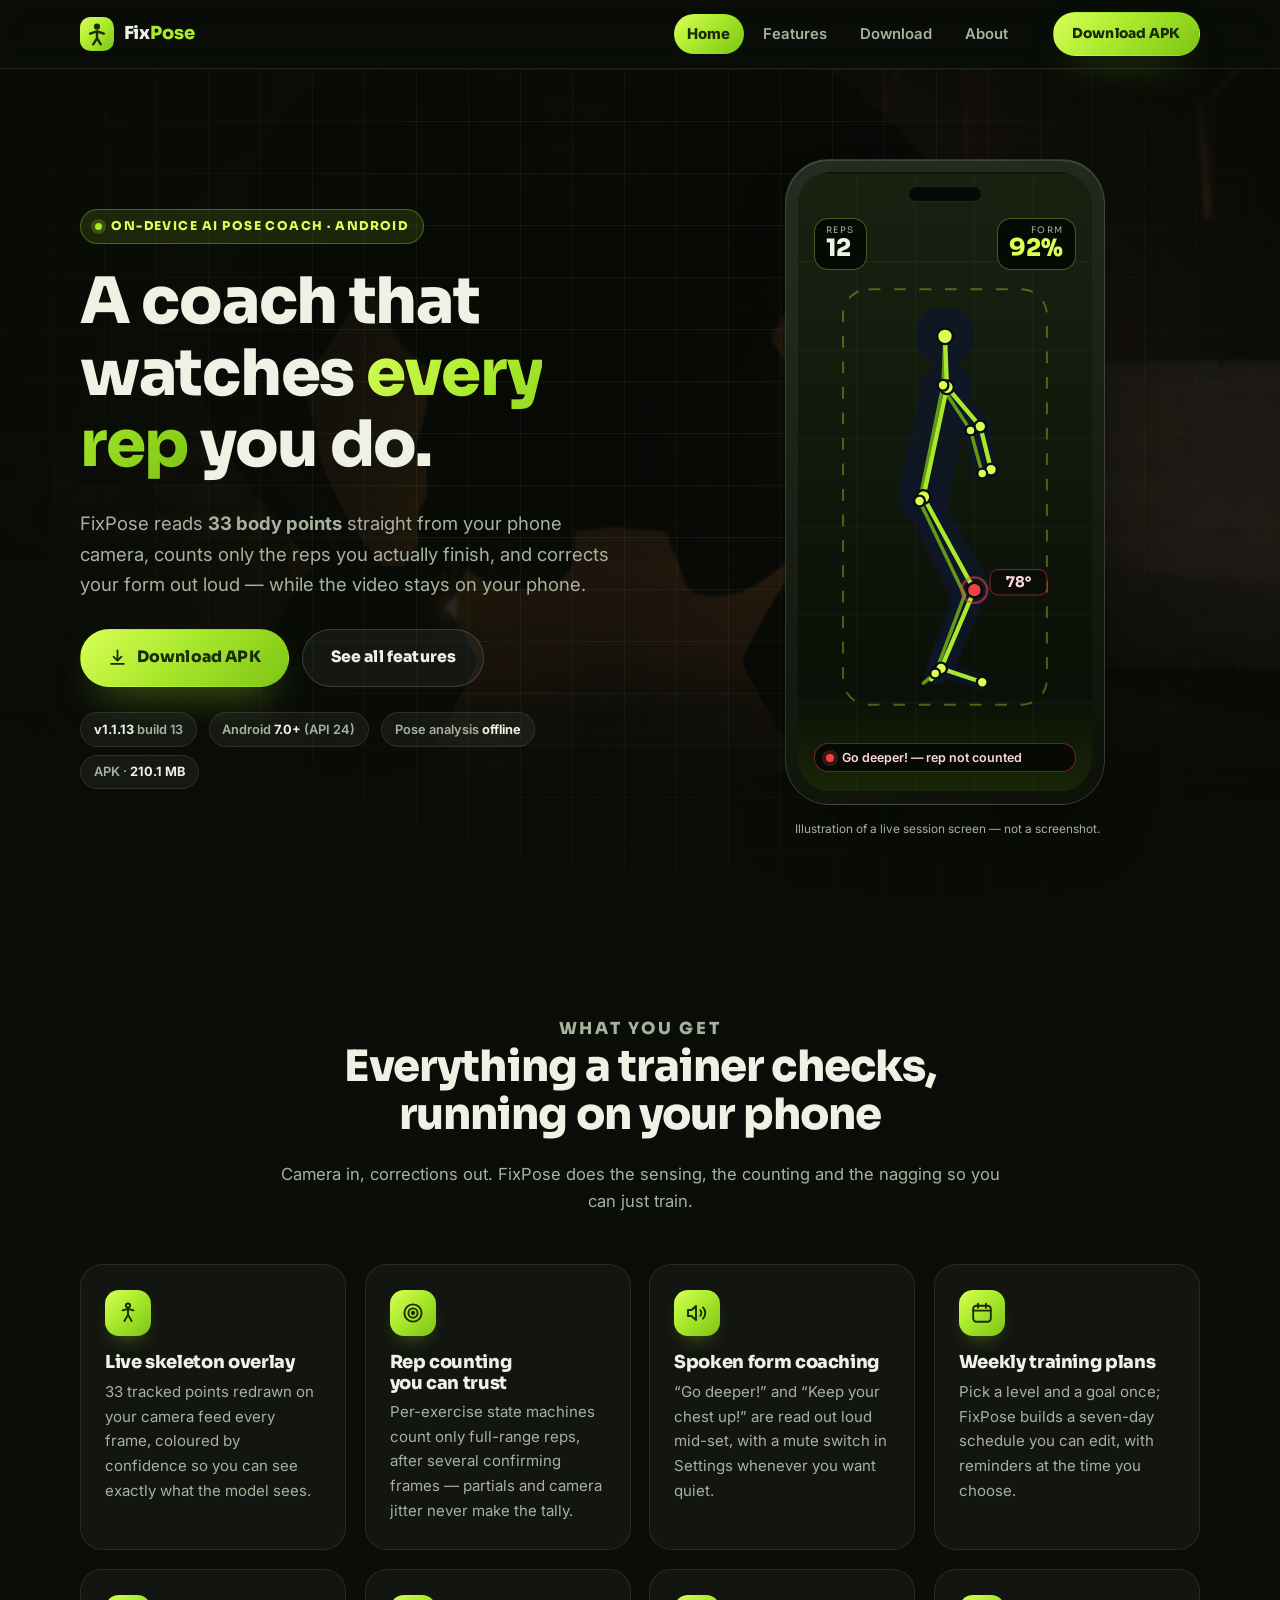
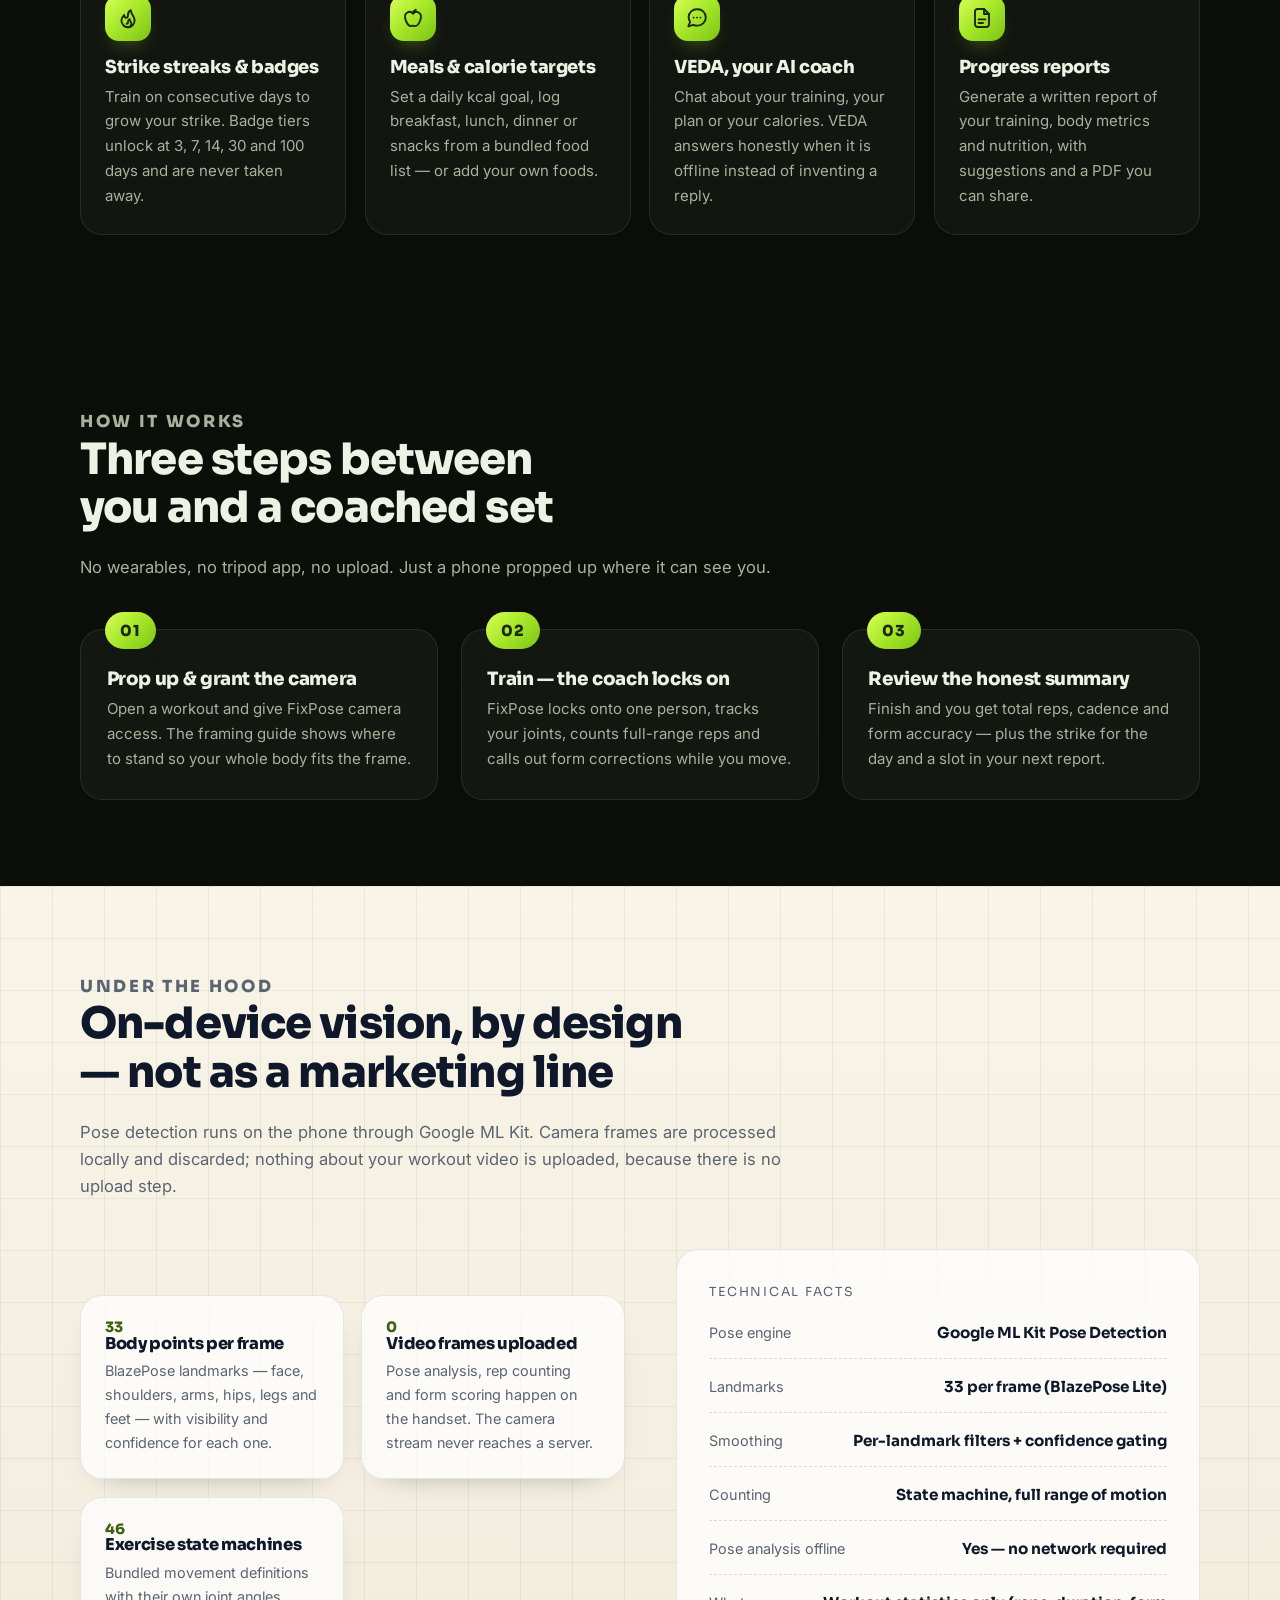
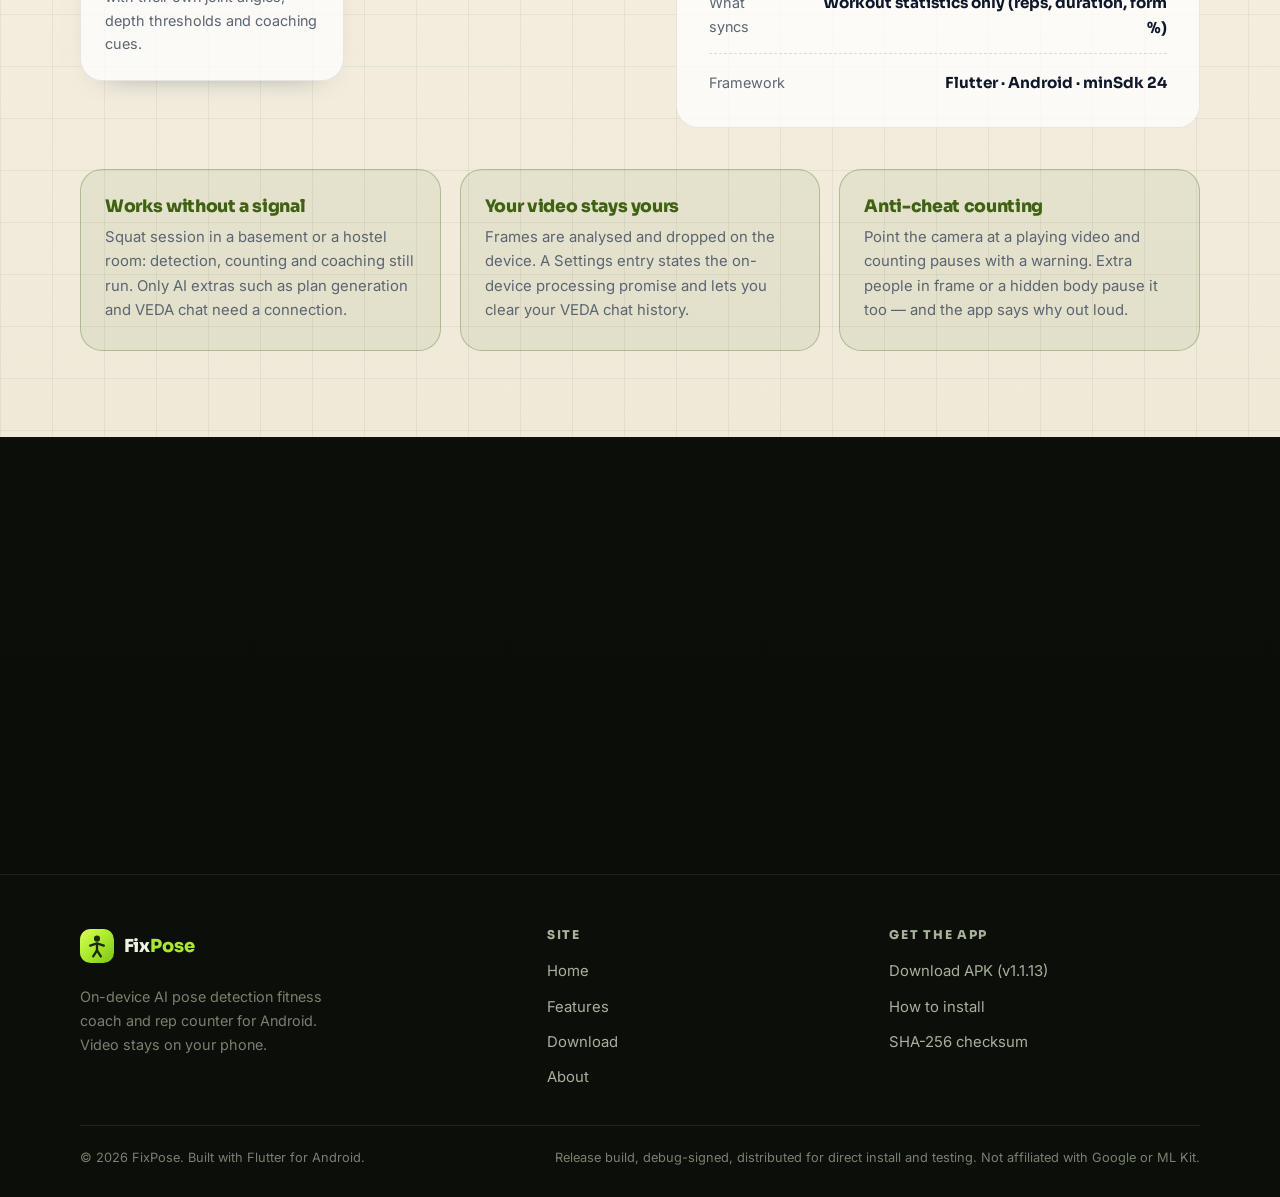
==== commit 5e5d8548: "v1.1.13 landing pages: repoint downloads, honest build label, refreshed facts" ====
--- a/index.html
+++ b/index.html
@@ -47,10 +47,10 @@
       <li><a data-nav href="features.html">Features</a></li>
       <li><a data-nav href="download.html">Download</a></li>
       <li><a data-nav href="about.html">About</a></li>
-      <li><a class="nav__cta--mobile" href="https://github.com/Renin-hack26/POSEFIX/releases/download/v1.1.12/FixPose-latest.apk" download>Download APK</a></li>
+      <li><a class="nav__cta--mobile" href="https://github.com/Renin-hack26/POSEFIX/releases/download/v1.1.13/FixPose-latest.apk" download>Download APK</a></li>
     </ul>
 
-    <a class="btn btn--primary btn--sm nav__cta" href="https://github.com/Renin-hack26/POSEFIX/releases/download/v1.1.12/FixPose-latest.apk" download>Download APK</a>
+    <a class="btn btn--primary btn--sm nav__cta" href="https://github.com/Renin-hack26/POSEFIX/releases/download/v1.1.13/FixPose-latest.apk" download>Download APK</a>
   </div>
 </header>
 
@@ -75,7 +75,7 @@
         </p>
 
         <div class="hero__actions">
-          <a class="btn btn--primary" href="https://github.com/Renin-hack26/POSEFIX/releases/download/v1.1.12/FixPose-latest.apk" download>
+          <a class="btn btn--primary" href="https://github.com/Renin-hack26/POSEFIX/releases/download/v1.1.13/FixPose-latest.apk" download>
             <svg viewBox="0 0 24 24" width="19" height="19" fill="none" stroke="currentColor" stroke-width="2.2" stroke-linecap="round" stroke-linejoin="round" aria-hidden="true">
               <path d="M12 3v12"/><path d="M7 11l5 5 5-5"/><path d="M4 20h16"/>
             </svg>
@@ -85,10 +85,10 @@
         </div>
 
         <ul class="hero__meta">
-          <li><b>v1.1.12</b> build 13</li>
+          <li><b>v1.1.13</b> build 13</li>
           <li>Android <b>7.0+</b> (API 24)</li>
           <li>Pose analysis <b>offline</b></li>
-          <li>APK · <b>381.1 MB</b></li>
+          <li>APK · <b>210.1 MB</b></li>
         </ul>
       </div>
 
@@ -372,8 +372,8 @@
     <div class="container">
       <div class="cta-band reveal">
         <h2 id="cta-title">Put the coach in your pocket</h2>
-        <p>FixPose v1.1.12 for Android 7.0 and newer. Sideload the APK, grant the camera, and start your first set in under a minute.</p>
-        <a class="btn btn--dark" href="https://github.com/Renin-hack26/POSEFIX/releases/download/v1.1.12/FixPose-latest.apk" download>Download FixPose APK</a>
+        <p>FixPose v1.1.13 for Android 7.0 and newer. Sideload the APK, grant the camera, and start your first set in under a minute.</p>
+        <a class="btn btn--dark" href="https://github.com/Renin-hack26/POSEFIX/releases/download/v1.1.13/FixPose-latest.apk" download>Download FixPose APK</a>
         <a class="btn btn--ghost" href="download.html" style="background:rgba(28,42,6,.1);border-color:rgba(28,42,6,.35);color:var(--accent-ink)">Install instructions</a>
       </div>
     </div>
@@ -405,7 +405,7 @@
       <div class="footer__col">
         <h4>Get the app</h4>
         <ul>
-          <li><a href="https://github.com/Renin-hack26/POSEFIX/releases/download/v1.1.12/FixPose-latest.apk" download>Download APK (v1.1.12)</a></li>
+          <li><a href="https://github.com/Renin-hack26/POSEFIX/releases/download/v1.1.13/FixPose-latest.apk" download>Download APK (v1.1.13)</a></li>
           <li><a href="download.html#sideload">How to install</a></li>
           <li><a href="download.html#checksum">SHA-256 checksum</a></li>
         </ul>
@@ -414,7 +414,7 @@
 
     <div class="footer__bottom">
       <p>&copy; <span data-year>2026</span> FixPose. Built with Flutter for Android.</p>
-      <p>Debug build, distributed for direct install and testing. Not affiliated with Google or ML Kit.</p>
+      <p>Release build, debug-signed, distributed for direct install and testing. Not affiliated with Google or ML Kit.</p>
     </div>
   </div>
 </footer>
